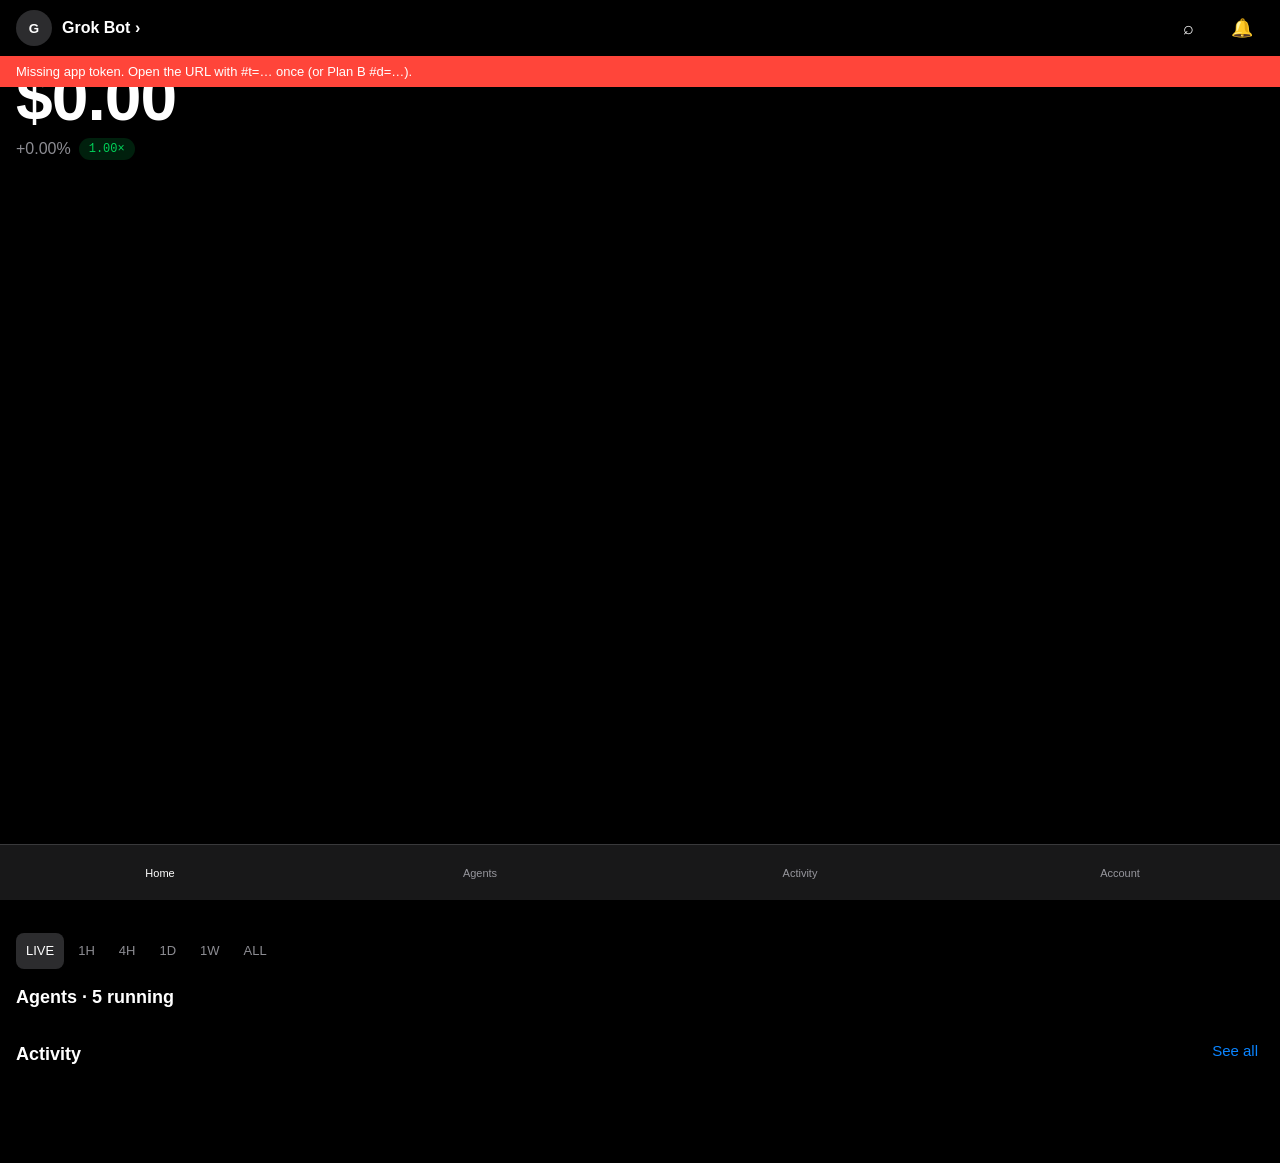
==== index.html @ e9c3bede "Initial static desk app for GitHub Pages (Plan B)" ====
<!doctype html>
<html lang="en">
<head>
  <meta charset="utf-8"/>
  <meta name="viewport" content="width=device-width, initial-scale=1, viewport-fit=cover"/>
  <meta name="apple-mobile-web-app-capable" content="yes"/>
  <meta name="apple-mobile-web-app-status-bar-style" content="black-translucent"/>
  <meta name="theme-color" content="#000000"/>
  <link rel="manifest" href="manifest.json"/>
  <link rel="apple-touch-icon" href="icons/icon-180.png"/>
  <title>Grok Bot Desk</title>
  <link rel="stylesheet" href="app.css"/>
</head>
<body>
  <div id="err" class="err hidden"></div>
  <header class="navbar">
    <button id="avatar" class="avatar" aria-label="Account">G</button>
    <div class="nav-title">Grok Bot ›</div>
    <button id="searchBtn" class="icon-btn" aria-label="Search">⌕</button>
    <button id="bellBtn" class="icon-btn" aria-label="Alerts"><span class="bell">🔔</span><span id="bellDot" class="dot hidden"></span></button>
  </header>

  <main id="screens">
    <!-- HOME -->
    <section id="home" class="screen active">
      <div class="balance-row">
        <div id="balance" class="balance odometer">$0.00</div>
        <span id="paperPill" class="pill paper">PAPER</span>
      </div>
      <div class="subrow">
        <span id="todayPct" class="today">+0.00%</span>
        <span id="mult" class="pill green">1.00×</span>
      </div>
      <canvas id="homeChart" class="home-chart" height="180"></canvas>
      <div class="range-switch" id="rangeSwitch">
        <button data-r="LIVE" class="on">LIVE</button>
        <button data-r="1H">1H</button>
        <button data-r="4H">4H</button>
        <button data-r="1D">1D</button>
        <button data-r="1W">1W</button>
        <button data-r="ALL">ALL</button>
      </div>
      <h2 class="section">Agents · <span id="agentsRunning">5</span> running</h2>
      <div id="agentCarousel" class="carousel"></div>
      <div class="section-row"><h2 class="section">Activity</h2><button id="seeAll" class="link">See all</button></div>
      <div id="homeActivity" class="list"></div>
    </section>

    <!-- AGENTS -->
    <section id="agents" class="screen">
      <h1 class="page-title">Agents</h1>
      <div id="agentsList" class="stack"></div>
    </section>

    <!-- ACTIVITY -->
    <section id="activity" class="screen">
      <h1 class="page-title">Activity</h1>
      <div id="activityList" class="list"></div>
    </section>

    <!-- ACCOUNT -->
    <section id="account" class="screen">
      <h1 class="page-title">Account</h1>
      <div class="card">
        <div class="row"><span>Mode</span>
          <div class="seg">
            <button id="modePaper" class="on">PAPER</button>
            <button id="modeLive">LIVE</button>
          </div>
        </div>
        <label class="row">Stack <input id="stackInput" type="number" step="1"/></label>
        <a id="profileLink" class="row linkrow" target="_blank" rel="noopener">Your FOMO profile</a>
        <button id="inviteBtn" class="row linkrow">Invite a friend</button>
        <div class="row"><span>Telegram</span><span id="tgStatus">—</span></div>
        <button id="testPush" class="btn">Send test push</button>
        <button id="enablePush" class="btn secondary hidden">Enable notifications</button>
      </div>
      <h2 class="section">Settings</h2>
      <div id="settingsList" class="stack"></div>
    </section>

    <!-- AUDITOR DETAIL -->
    <section id="auditorScreen" class="screen">
      <button class="back" data-back>‹ Back</button>
      <h1 class="page-title" id="auditTitle">Auditor</h1>
      <div id="auditDiscs" class="discs"></div>
      <div id="auditLayers" class="list"></div>
      <a id="auditFomo" class="btn primary" target="_blank" rel="noopener">Open on FOMO</a>
    </section>

    <!-- COIN -->
    <section id="coinScreen" class="screen">
      <button class="back" data-back>‹ Back</button>
      <div class="coin-head">
        <div>
          <h1 class="page-title" id="coinName">Coin</h1>
          <div id="coinMeta" class="muted"></div>
        </div>
        <span id="coinPaper" class="pill paper">PAPER</span>
        <span id="shield" class="pill cyan">8/8</span>
      </div>
      <div id="coinPrice" class="balance">$0</div>
      <div id="coinSince" class="muted"></div>
      <canvas id="coinChart" height="220"></canvas>
      <div id="coinStats" class="stats"></div>
      <div id="posCard" class="card hidden"></div>
      <a id="coinFomo" class="btn primary" target="_blank" rel="noopener">Buy on FOMO</a>
    </section>
  </main>

  <nav class="tabbar">
    <button data-tab="home" class="on">Home</button>
    <button data-tab="agents">Agents</button>
    <button data-tab="activity">Activity</button>
    <button data-tab="account">Account</button>
  </nav>

  <script src="chart.js"></script>
  <script src="app.js"></script>
</body>
</html>
---- app.css ----
:root {
  --bg:#000; --text:#fff; --sec:rgba(235,235,245,.6); --ter:rgba(235,235,245,.3);
  --sep:rgba(84,84,88,.55); --card:#1c1c1e; --card2:#2c2c2e;
  --green:#00d35a; --red:#ff453a; --orange:#ff9f0a; --cyan:#64d2ff;
  --blue:#0a84ff; --yellow:#ffd60a; --pink:#ff6b9a;
  --safe-top: env(safe-area-inset-top, 0px);
  --safe-bot: env(safe-area-inset-bottom, 0px);
}
* { box-sizing:border-box; -webkit-tap-highlight-color:transparent; }
html,body { margin:0; background:var(--bg); color:var(--text);
  font-family:-apple-system,BlinkMacSystemFont,"SF Pro Text","Segoe UI",Roboto,sans-serif;
  min-height:100%; }
body { padding-top:calc(56px + var(--safe-top)); padding-bottom:calc(64px + var(--safe-bot)); }
.navbar { position:fixed; top:0; left:0; right:0; height:calc(56px + var(--safe-top));
  padding:var(--safe-top) 16px 0; display:flex; align-items:center; gap:10px;
  background:rgba(0,0,0,.82); backdrop-filter:blur(16px); z-index:20; }
.avatar { width:36px; height:36px; border-radius:50%; background:var(--card2); border:0; color:#fff; font-weight:600; }
.nav-title { flex:1; font-weight:600; }
.icon-btn { min-width:44px; min-height:44px; background:transparent; border:0; color:#fff; font-size:18px; position:relative; }
.dot { position:absolute; top:10px; right:10px; width:8px; height:8px; background:var(--green); border-radius:50%; }
.err { position:fixed; top:calc(56px + var(--safe-top)); left:0; right:0; background:var(--red); color:#fff;
  padding:8px 16px; font-size:13px; z-index:30; }
.hidden { display:none !important; }
.screen { display:none; padding:0 16px 24px; }
.screen.active { display:block; }
.balance { font-family:"SF Pro Display",-apple-system,sans-serif; font-size:66px; font-weight:700;
  letter-spacing:-1px; font-variant-numeric:tabular-nums; line-height:1; }
.balance-row { display:flex; align-items:flex-start; gap:10px; margin-top:8px; }
.subrow { display:flex; gap:8px; align-items:center; margin:8px 0 12px; color:var(--sec); }
.today { font-variant-numeric:tabular-nums; }
.pill { display:inline-flex; align-items:center; padding:4px 10px; border-radius:999px; font-size:12px;
  font-family:ui-monospace,SFMono-Regular,Menlo,monospace; }
.pill.paper { background:rgba(255,159,10,.18); color:var(--orange); }
.pill.green { background:rgba(0,211,90,.15); color:var(--green); }
.pill.cyan { background:rgba(100,210,255,.15); color:var(--cyan); }
.home-chart, #coinChart { width:100%; background:transparent; }
.range-switch { display:flex; gap:4px; margin:8px 0 16px; }
.range-switch button, .seg button { min-height:36px; padding:0 10px; border:0; border-radius:8px;
  background:transparent; color:var(--sec); font-size:13px; }
.range-switch button.on, .seg button.on { background:var(--card2); color:#fff; }
.section { font-size:18px; font-weight:600; margin:18px 0 10px; }
.section-row { display:flex; justify-content:space-between; align-items:center; }
.link { background:0; border:0; color:var(--blue); font-size:15px; min-height:44px; }
.carousel { display:flex; gap:12px; overflow-x:auto; scroll-snap-type:x mandatory; padding-bottom:8px; }
.agent-card { flex:0 0 calc(100vw - 32px); max-width:504px; aspect-ratio:504/470;
  background:var(--card); border-radius:calc(42 * (100vw - 32px) / 504); scroll-snap-align:start;
  padding:18px; display:flex; flex-direction:column; gap:8px; }
.agent-card h3 { margin:0; font-size:20px; }
.agent-card .muted { color:var(--sec); font-size:13px; }
.feed-row { display:flex; justify-content:space-between; font-size:13px; padding:6px 0; border-top:1px solid var(--sep); }
.feed-row.killed { color:var(--ter); text-decoration:line-through; }
.feed-row .reason { color:var(--red); text-decoration:none; }
.list .row, .card .row, .linkrow { display:flex; justify-content:space-between; align-items:center;
  min-height:52px; padding:10px 0; border-bottom:1px solid var(--sep); gap:12px; }
.list .row .left { display:flex; flex-direction:column; }
.list .row .title { font-weight:560; }
.list .row .sub { color:var(--sec); font-size:13px; }
.list .row .val { font-variant-numeric:tabular-nums; white-space:nowrap; }
.tabbar { position:fixed; left:0; right:0; bottom:0; height:calc(56px + var(--safe-bot));
  padding-bottom:var(--safe-bot); display:flex; background:rgba(28,28,30,.86); backdrop-filter:blur(20px);
  border-top:1px solid var(--sep); z-index:20; }
.tabbar button { flex:1; border:0; background:0; color:var(--sec); font-size:11px; min-height:44px; }
.tabbar button.on { color:#fff; }
.page-title { font-size:28px; margin:8px 0 16px; }
.card { background:var(--card); border-radius:14px; padding:4px 14px 14px; margin-bottom:16px; }
.stack { display:flex; flex-direction:column; gap:12px; }
.full-card { background:var(--card); border-radius:16px; padding:16px; }
.full-card .top { display:flex; justify-content:space-between; align-items:center; }
.status-dot { width:8px; height:8px; border-radius:50%; background:var(--green); display:inline-block; }
.status-dot.off { background:var(--ter); }
.switch { width:51px; height:31px; border-radius:16px; background:var(--card2); border:0; position:relative; }
.switch.on { background:var(--green); }
.switch::after { content:""; position:absolute; top:2px; left:2px; width:27px; height:27px; border-radius:50%; background:#fff; transition:.2s; }
.switch.on::after { left:22px; }
.btn, .btn.primary { display:block; width:100%; text-align:center; text-decoration:none; color:#000;
  background:#fff; border:0; border-radius:12px; min-height:48px; line-height:48px; font-weight:600; margin-top:16px; }
.btn.secondary { background:var(--card2); color:#fff; }
.back { background:0; border:0; color:var(--blue); font-size:17px; min-height:44px; padding:0; }
.discs { display:flex; flex-direction:column; gap:8px; margin:12px 0; }
.disc { height:44px; border-radius:22px; background:var(--card2); display:flex; align-items:center; padding:0 14px;
  justify-content:space-between; color:var(--sec); }
.disc.on { outline:2px solid var(--cyan); color:#fff; }
.disc.ok { background:rgba(0,211,90,.15); color:var(--green); }
.disc.bad { background:rgba(255,69,58,.15); color:var(--red); }
.disc.grey { opacity:.45; }
.muted { color:var(--sec); font-size:13px; }
.stats { display:grid; grid-template-columns:1fr 1fr; gap:10px; margin:12px 0; }
.stats div { background:var(--card); border-radius:12px; padding:12px; }
.stats .k { color:var(--sec); font-size:12px; }
.stats .v { font-variant-numeric:tabular-nums; font-size:17px; margin-top:4px; }
input[type=number], input[type=text] { background:var(--card2); border:0; color:#fff; border-radius:8px;
  padding:8px 10px; min-height:36px; width:120px; font-variant-numeric:tabular-nums; }
.setting { background:var(--card); border-radius:12px; padding:12px 14px; }
.setting label { display:flex; justify-content:space-between; align-items:center; gap:8px; font-size:14px; }
.skeleton { background:var(--card); border-radius:12px; height:64px; animation:pulse 1.2s ease-in-out infinite; opacity:.7; }
@keyframes pulse { 0%,100%{opacity:.5} 50%{opacity:1} }
@media (prefers-reduced-motion:reduce){ *{animation:none!important; transition:none!important;} }
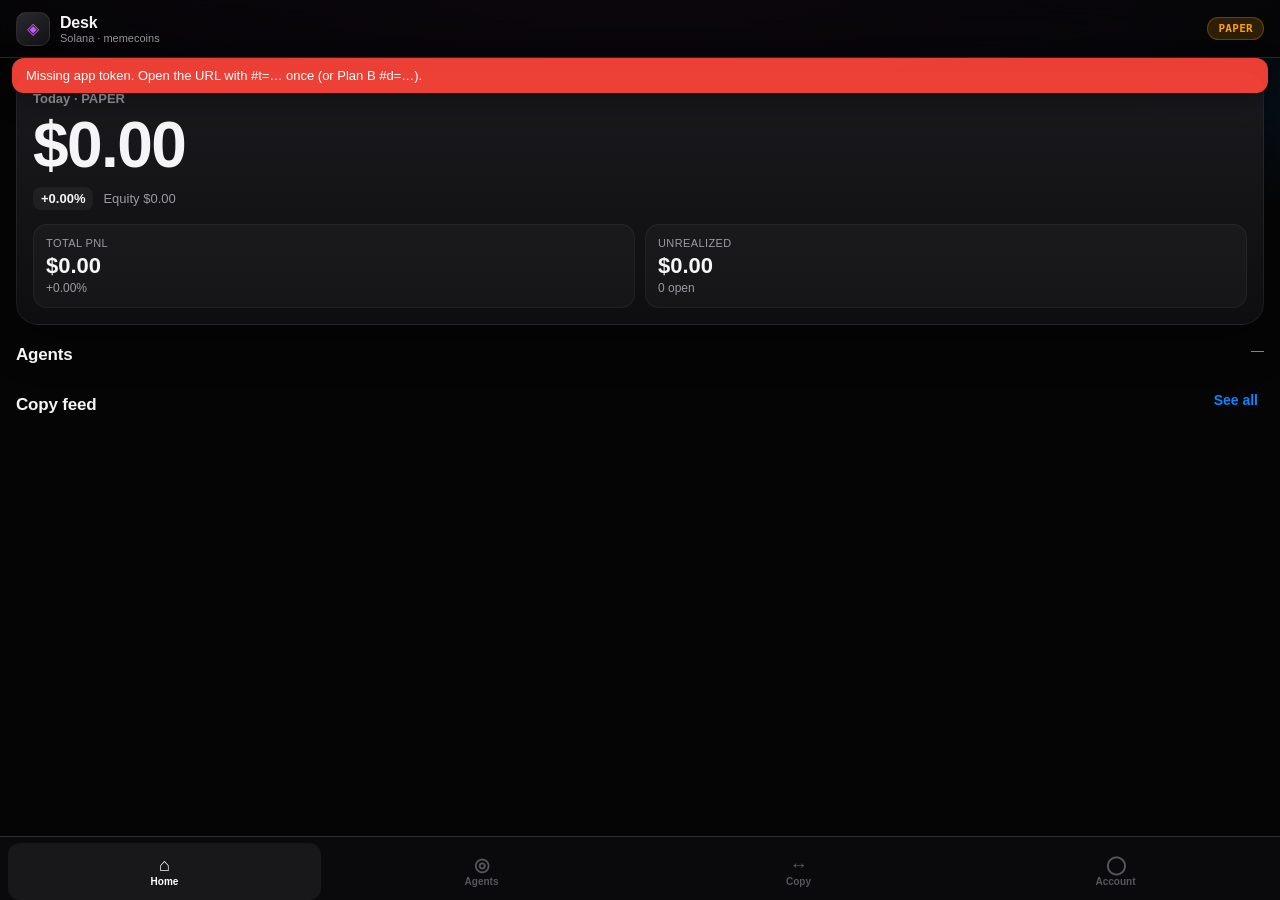
==== commit b8c1409c: "Redesign PAPER desk PWA for iPhone Big live PnL, agent heartbeats, copy-trade feed with group-buy hi" ====
--- a/index.html
+++ b/index.html
@@ -2,90 +2,95 @@
 <html lang="en">
 <head>
   <meta charset="utf-8"/>
-  <meta name="viewport" content="width=device-width, initial-scale=1, viewport-fit=cover"/>
+  <meta name="viewport" content="width=device-width, initial-scale=1, viewport-fit=cover, maximum-scale=1"/>
   <meta name="apple-mobile-web-app-capable" content="yes"/>
   <meta name="apple-mobile-web-app-status-bar-style" content="black-translucent"/>
-  <meta name="theme-color" content="#000000"/>
+  <meta name="theme-color" content="#050505"/>
   <link rel="manifest" href="manifest.json"/>
   <link rel="apple-touch-icon" href="icons/icon-180.png"/>
-  <title>Grok Bot Desk</title>
+  <title>Desk · PAPER</title>
   <link rel="stylesheet" href="app.css"/>
 </head>
 <body>
-  <div id="err" class="err hidden"></div>
-  <header class="navbar">
-    <button id="avatar" class="avatar" aria-label="Account">G</button>
-    <div class="nav-title">Grok Bot ›</div>
-    <button id="searchBtn" class="icon-btn" aria-label="Search">⌕</button>
-    <button id="bellBtn" class="icon-btn" aria-label="Alerts"><span class="bell">🔔</span><span id="bellDot" class="dot hidden"></span></button>
+  <div id="err" class="err hidden" role="status"></div>
+
+  <header class="topbar">
+    <div class="brand">
+      <span class="brand-mark">◈</span>
+      <div>
+        <div class="brand-title">Desk</div>
+        <div class="brand-sub">Solana · memecoins</div>
+      </div>
+    </div>
+    <span id="paperPill" class="pill paper">PAPER</span>
   </header>
 
   <main id="screens">
     <!-- HOME -->
     <section id="home" class="screen active">
-      <div class="balance-row">
-        <div id="balance" class="balance odometer">$0.00</div>
-        <span id="paperPill" class="pill paper">PAPER</span>
+      <div class="pnl-hero">
+        <div class="pnl-label">Today · PAPER</div>
+        <div id="pnlToday" class="pnl-big">$0.00</div>
+        <div class="pnl-meta">
+          <span id="todayPct" class="chip">+0.00%</span>
+          <span id="equityLine" class="muted">Equity $0.00</span>
+        </div>
+        <div class="pnl-split">
+          <div class="pnl-tile">
+            <div class="k">Total PnL</div>
+            <div id="pnlTotal" class="v">$0.00</div>
+            <div id="totalPct" class="s">+0.00%</div>
+          </div>
+          <div class="pnl-tile">
+            <div class="k">Unrealized</div>
+            <div id="pnlUnreal" class="v">$0.00</div>
+            <div id="openCount" class="s">0 open</div>
+          </div>
+        </div>
       </div>
-      <div class="subrow">
-        <span id="todayPct" class="today">+0.00%</span>
-        <span id="mult" class="pill green">1.00×</span>
+
+      <div class="section-row">
+        <h2 class="section">Agents</h2>
+        <span id="agentsLive" class="muted">—</span>
       </div>
-      <canvas id="homeChart" class="home-chart" height="180"></canvas>
-      <div class="range-switch" id="rangeSwitch">
-        <button data-r="LIVE" class="on">LIVE</button>
-        <button data-r="1H">1H</button>
-        <button data-r="4H">4H</button>
-        <button data-r="1D">1D</button>
-        <button data-r="1W">1W</button>
-        <button data-r="ALL">ALL</button>
+      <div id="agentStrip" class="agent-strip"></div>
+
+      <div class="section-row">
+        <h2 class="section">Copy feed</h2>
+        <button id="seeCopy" class="link">See all</button>
       </div>
-      <h2 class="section">Agents · <span id="agentsRunning">5</span> running</h2>
-      <div id="agentCarousel" class="carousel"></div>
-      <div class="section-row"><h2 class="section">Activity</h2><button id="seeAll" class="link">See all</button></div>
-      <div id="homeActivity" class="list"></div>
+      <div id="homeCopy" class="feed"></div>
     </section>
 
     <!-- AGENTS -->
     <section id="agents" class="screen">
       <h1 class="page-title">Agents</h1>
+      <p class="lede">Scanner · Auditor · Analyst · Executor · Risk · Copy — PAPER only.</p>
       <div id="agentsList" class="stack"></div>
     </section>
 
-    <!-- ACTIVITY -->
-    <section id="activity" class="screen">
-      <h1 class="page-title">Activity</h1>
-      <div id="activityList" class="list"></div>
+    <!-- COPY / ACTIVITY -->
+    <section id="copy" class="screen">
+      <h1 class="page-title">Copy</h1>
+      <p class="lede">Followed traders · PAPER entries · group-buy alerts highlighted.</p>
+      <div id="copyRules" class="rules-bar"></div>
+      <div id="copyFeed" class="feed"></div>
     </section>
 
     <!-- ACCOUNT -->
     <section id="account" class="screen">
       <h1 class="page-title">Account</h1>
-      <div class="card">
-        <div class="row"><span>Mode</span>
-          <div class="seg">
-            <button id="modePaper" class="on">PAPER</button>
-            <button id="modeLive">LIVE</button>
-          </div>
-        </div>
-        <label class="row">Stack <input id="stackInput" type="number" step="1"/></label>
+      <div class="card glass">
+        <div class="row"><span>Mode</span><span class="pill paper">PAPER</span></div>
+        <div class="row"><span>Stack</span><span id="stackVal" class="mono">$200</span></div>
+        <div class="row"><span>Equity</span><span id="accEquity" class="mono">$0</span></div>
         <a id="profileLink" class="row linkrow" target="_blank" rel="noopener">Your FOMO profile</a>
         <button id="inviteBtn" class="row linkrow">Invite a friend</button>
         <div class="row"><span>Telegram</span><span id="tgStatus">—</span></div>
-        <button id="testPush" class="btn">Send test push</button>
-        <button id="enablePush" class="btn secondary hidden">Enable notifications</button>
       </div>
+      <p id="planBNote" class="muted note">Settings via Telegram on Plan B. Desk never places orders — FOMO taps only.</p>
       <h2 class="section">Settings</h2>
       <div id="settingsList" class="stack"></div>
-    </section>
-
-    <!-- AUDITOR DETAIL -->
-    <section id="auditorScreen" class="screen">
-      <button class="back" data-back>‹ Back</button>
-      <h1 class="page-title" id="auditTitle">Auditor</h1>
-      <div id="auditDiscs" class="discs"></div>
-      <div id="auditLayers" class="list"></div>
-      <a id="auditFomo" class="btn primary" target="_blank" rel="noopener">Open on FOMO</a>
     </section>
 
     <!-- COIN -->
@@ -96,23 +101,29 @@
           <h1 class="page-title" id="coinName">Coin</h1>
           <div id="coinMeta" class="muted"></div>
         </div>
-        <span id="coinPaper" class="pill paper">PAPER</span>
-        <span id="shield" class="pill cyan">8/8</span>
+        <span class="pill paper">PAPER</span>
       </div>
-      <div id="coinPrice" class="balance">$0</div>
-      <div id="coinSince" class="muted"></div>
-      <canvas id="coinChart" height="220"></canvas>
+      <div id="coinPrice" class="pnl-mid">—</div>
+      <canvas id="coinChart" height="200"></canvas>
       <div id="coinStats" class="stats"></div>
-      <div id="posCard" class="card hidden"></div>
-      <a id="coinFomo" class="btn primary" target="_blank" rel="noopener">Buy on FOMO</a>
+      <div id="posCard" class="card glass hidden"></div>
+      <a id="coinFomo" class="btn fomo" target="_blank" rel="noopener">Open on FOMO</a>
+    </section>
+
+    <!-- AUDITOR -->
+    <section id="auditorScreen" class="screen">
+      <button class="back" data-back>‹ Back</button>
+      <h1 class="page-title" id="auditTitle">Auditor</h1>
+      <div id="auditDiscs" class="discs"></div>
+      <a id="auditFomo" class="btn fomo" target="_blank" rel="noopener">Open on FOMO</a>
     </section>
   </main>
 
-  <nav class="tabbar">
-    <button data-tab="home" class="on">Home</button>
-    <button data-tab="agents">Agents</button>
-    <button data-tab="activity">Activity</button>
-    <button data-tab="account">Account</button>
+  <nav class="tabbar" aria-label="Main">
+    <button data-tab="home" class="on"><span class="ti">⌂</span><span>Home</span></button>
+    <button data-tab="agents"><span class="ti">◎</span><span>Agents</span></button>
+    <button data-tab="copy"><span class="ti">↔</span><span>Copy</span></button>
+    <button data-tab="account"><span class="ti">◯</span><span>Account</span></button>
   </nav>
 
   <script src="chart.js"></script>
--- a/app.css
+++ b/app.css
@@ -1,97 +1,264 @@
 :root {
-  --bg:#000; --text:#fff; --sec:rgba(235,235,245,.6); --ter:rgba(235,235,245,.3);
-  --sep:rgba(84,84,88,.55); --card:#1c1c1e; --card2:#2c2c2e;
-  --green:#00d35a; --red:#ff453a; --orange:#ff9f0a; --cyan:#64d2ff;
-  --blue:#0a84ff; --yellow:#ffd60a; --pink:#ff6b9a;
+  --bg: #050505;
+  --bg2: #0c0c0e;
+  --text: #f5f5f7;
+  --sec: rgba(235,235,245,.62);
+  --ter: rgba(235,235,245,.34);
+  --sep: rgba(84,84,88,.45);
+  --card: #141416;
+  --card2: #1c1c1f;
+  --green: #30d158;
+  --red: #ff453a;
+  --orange: #ff9f0a;
+  --cyan: #64d2ff;
+  --blue: #0a84ff;
+  --purple: #bf5af2;
+  --pink: #ff6b9a;
   --safe-top: env(safe-area-inset-top, 0px);
   --safe-bot: env(safe-area-inset-bottom, 0px);
-}
-* { box-sizing:border-box; -webkit-tap-highlight-color:transparent; }
-html,body { margin:0; background:var(--bg); color:var(--text);
-  font-family:-apple-system,BlinkMacSystemFont,"SF Pro Text","Segoe UI",Roboto,sans-serif;
-  min-height:100%; }
-body { padding-top:calc(56px + var(--safe-top)); padding-bottom:calc(64px + var(--safe-bot)); }
-.navbar { position:fixed; top:0; left:0; right:0; height:calc(56px + var(--safe-top));
-  padding:var(--safe-top) 16px 0; display:flex; align-items:center; gap:10px;
-  background:rgba(0,0,0,.82); backdrop-filter:blur(16px); z-index:20; }
-.avatar { width:36px; height:36px; border-radius:50%; background:var(--card2); border:0; color:#fff; font-weight:600; }
-.nav-title { flex:1; font-weight:600; }
-.icon-btn { min-width:44px; min-height:44px; background:transparent; border:0; color:#fff; font-size:18px; position:relative; }
-.dot { position:absolute; top:10px; right:10px; width:8px; height:8px; background:var(--green); border-radius:50%; }
-.err { position:fixed; top:calc(56px + var(--safe-top)); left:0; right:0; background:var(--red); color:#fff;
-  padding:8px 16px; font-size:13px; z-index:30; }
-.hidden { display:none !important; }
-.screen { display:none; padding:0 16px 24px; }
-.screen.active { display:block; }
-.balance { font-family:"SF Pro Display",-apple-system,sans-serif; font-size:66px; font-weight:700;
-  letter-spacing:-1px; font-variant-numeric:tabular-nums; line-height:1; }
-.balance-row { display:flex; align-items:flex-start; gap:10px; margin-top:8px; }
-.subrow { display:flex; gap:8px; align-items:center; margin:8px 0 12px; color:var(--sec); }
-.today { font-variant-numeric:tabular-nums; }
-.pill { display:inline-flex; align-items:center; padding:4px 10px; border-radius:999px; font-size:12px;
-  font-family:ui-monospace,SFMono-Regular,Menlo,monospace; }
-.pill.paper { background:rgba(255,159,10,.18); color:var(--orange); }
-.pill.green { background:rgba(0,211,90,.15); color:var(--green); }
-.pill.cyan { background:rgba(100,210,255,.15); color:var(--cyan); }
-.home-chart, #coinChart { width:100%; background:transparent; }
-.range-switch { display:flex; gap:4px; margin:8px 0 16px; }
-.range-switch button, .seg button { min-height:36px; padding:0 10px; border:0; border-radius:8px;
-  background:transparent; color:var(--sec); font-size:13px; }
-.range-switch button.on, .seg button.on { background:var(--card2); color:#fff; }
-.section { font-size:18px; font-weight:600; margin:18px 0 10px; }
-.section-row { display:flex; justify-content:space-between; align-items:center; }
-.link { background:0; border:0; color:var(--blue); font-size:15px; min-height:44px; }
-.carousel { display:flex; gap:12px; overflow-x:auto; scroll-snap-type:x mandatory; padding-bottom:8px; }
-.agent-card { flex:0 0 calc(100vw - 32px); max-width:504px; aspect-ratio:504/470;
-  background:var(--card); border-radius:calc(42 * (100vw - 32px) / 504); scroll-snap-align:start;
-  padding:18px; display:flex; flex-direction:column; gap:8px; }
-.agent-card h3 { margin:0; font-size:20px; }
-.agent-card .muted { color:var(--sec); font-size:13px; }
-.feed-row { display:flex; justify-content:space-between; font-size:13px; padding:6px 0; border-top:1px solid var(--sep); }
-.feed-row.killed { color:var(--ter); text-decoration:line-through; }
-.feed-row .reason { color:var(--red); text-decoration:none; }
-.list .row, .card .row, .linkrow { display:flex; justify-content:space-between; align-items:center;
-  min-height:52px; padding:10px 0; border-bottom:1px solid var(--sep); gap:12px; }
-.list .row .left { display:flex; flex-direction:column; }
-.list .row .title { font-weight:560; }
-.list .row .sub { color:var(--sec); font-size:13px; }
-.list .row .val { font-variant-numeric:tabular-nums; white-space:nowrap; }
-.tabbar { position:fixed; left:0; right:0; bottom:0; height:calc(56px + var(--safe-bot));
-  padding-bottom:var(--safe-bot); display:flex; background:rgba(28,28,30,.86); backdrop-filter:blur(20px);
-  border-top:1px solid var(--sep); z-index:20; }
-.tabbar button { flex:1; border:0; background:0; color:var(--sec); font-size:11px; min-height:44px; }
-.tabbar button.on { color:#fff; }
-.page-title { font-size:28px; margin:8px 0 16px; }
-.card { background:var(--card); border-radius:14px; padding:4px 14px 14px; margin-bottom:16px; }
-.stack { display:flex; flex-direction:column; gap:12px; }
-.full-card { background:var(--card); border-radius:16px; padding:16px; }
-.full-card .top { display:flex; justify-content:space-between; align-items:center; }
-.status-dot { width:8px; height:8px; border-radius:50%; background:var(--green); display:inline-block; }
-.status-dot.off { background:var(--ter); }
-.switch { width:51px; height:31px; border-radius:16px; background:var(--card2); border:0; position:relative; }
-.switch.on { background:var(--green); }
-.switch::after { content:""; position:absolute; top:2px; left:2px; width:27px; height:27px; border-radius:50%; background:#fff; transition:.2s; }
-.switch.on::after { left:22px; }
-.btn, .btn.primary { display:block; width:100%; text-align:center; text-decoration:none; color:#000;
-  background:#fff; border:0; border-radius:12px; min-height:48px; line-height:48px; font-weight:600; margin-top:16px; }
-.btn.secondary { background:var(--card2); color:#fff; }
-.back { background:0; border:0; color:var(--blue); font-size:17px; min-height:44px; padding:0; }
-.discs { display:flex; flex-direction:column; gap:8px; margin:12px 0; }
-.disc { height:44px; border-radius:22px; background:var(--card2); display:flex; align-items:center; padding:0 14px;
-  justify-content:space-between; color:var(--sec); }
-.disc.on { outline:2px solid var(--cyan); color:#fff; }
-.disc.ok { background:rgba(0,211,90,.15); color:var(--green); }
-.disc.bad { background:rgba(255,69,58,.15); color:var(--red); }
-.disc.grey { opacity:.45; }
-.muted { color:var(--sec); font-size:13px; }
-.stats { display:grid; grid-template-columns:1fr 1fr; gap:10px; margin:12px 0; }
-.stats div { background:var(--card); border-radius:12px; padding:12px; }
-.stats .k { color:var(--sec); font-size:12px; }
-.stats .v { font-variant-numeric:tabular-nums; font-size:17px; margin-top:4px; }
-input[type=number], input[type=text] { background:var(--card2); border:0; color:#fff; border-radius:8px;
-  padding:8px 10px; min-height:36px; width:120px; font-variant-numeric:tabular-nums; }
-.setting { background:var(--card); border-radius:12px; padding:12px 14px; }
-.setting label { display:flex; justify-content:space-between; align-items:center; gap:8px; font-size:14px; }
-.skeleton { background:var(--card); border-radius:12px; height:64px; animation:pulse 1.2s ease-in-out infinite; opacity:.7; }
-@keyframes pulse { 0%,100%{opacity:.5} 50%{opacity:1} }
-@media (prefers-reduced-motion:reduce){ *{animation:none!important; transition:none!important;} }
+  --radius: 16px;
+  --ease: cubic-bezier(.22,.61,.36,1);
+}
+* { box-sizing: border-box; -webkit-tap-highlight-color: transparent; }
+html, body {
+  margin: 0; background: var(--bg); color: var(--text);
+  font-family: -apple-system, BlinkMacSystemFont, "SF Pro Text", "Segoe UI", Roboto, sans-serif;
+  min-height: 100%;
+  -webkit-font-smoothing: antialiased;
+}
+body {
+  padding-top: calc(58px + var(--safe-top));
+  padding-bottom: calc(72px + var(--safe-bot));
+  background:
+    radial-gradient(120% 60% at 50% -10%, rgba(191,90,242,.18), transparent 55%),
+    radial-gradient(80% 40% at 100% 20%, rgba(10,132,255,.08), transparent 50%),
+    var(--bg);
+}
+.topbar {
+  position: fixed; top: 0; left: 0; right: 0;
+  height: calc(58px + var(--safe-top));
+  padding: var(--safe-top) 16px 0;
+  display: flex; align-items: center; justify-content: space-between;
+  background: rgba(5,5,5,.72); backdrop-filter: blur(22px) saturate(140%);
+  border-bottom: 1px solid var(--sep); z-index: 30;
+}
+.brand { display: flex; align-items: center; gap: 10px; }
+.brand-mark {
+  width: 34px; height: 34px; border-radius: 10px;
+  display: grid; place-items: center;
+  background: linear-gradient(145deg, #2a2a2e, #121214);
+  border: 1px solid rgba(255,255,255,.08); color: var(--purple); font-size: 16px;
+}
+.brand-title { font-weight: 700; font-size: 16px; letter-spacing: -.2px; }
+.brand-sub { font-size: 11px; color: var(--sec); }
+.err {
+  position: fixed; top: calc(58px + var(--safe-top)); left: 12px; right: 12px;
+  background: rgba(255,69,58,.92); color: #fff; padding: 10px 14px;
+  border-radius: 12px; font-size: 13px; z-index: 40;
+  box-shadow: 0 8px 24px rgba(0,0,0,.35);
+}
+.hidden { display: none !important; }
+.screen { display: none; padding: 8px 16px 28px; animation: fade .28s var(--ease); }
+.screen.active { display: block; }
+@keyframes fade { from { opacity: 0; transform: translateY(6px);} to { opacity: 1; transform: none;} }
+
+.pill {
+  display: inline-flex; align-items: center; padding: 4px 10px; border-radius: 999px;
+  font-size: 11px; font-weight: 700; letter-spacing: .3px;
+  font-family: ui-monospace, SFMono-Regular, Menlo, monospace;
+}
+.pill.paper { background: rgba(255,159,10,.16); color: var(--orange); border: 1px solid rgba(255,159,10,.28); }
+.pill.live { background: rgba(48,209,88,.15); color: var(--green); }
+.pill.stale { background: rgba(255,69,58,.15); color: var(--red); }
+.pill.paused { background: rgba(84,84,88,.35); color: var(--sec); }
+
+.pnl-hero {
+  margin-top: 6px; padding: 18px 16px 16px;
+  border-radius: 22px;
+  background: linear-gradient(180deg, rgba(28,28,32,.95), rgba(14,14,16,.98));
+  border: 1px solid rgba(255,255,255,.06);
+  box-shadow: 0 18px 40px rgba(0,0,0,.35);
+}
+.pnl-label { color: var(--sec); font-size: 13px; font-weight: 600; }
+.pnl-big {
+  font-family: "SF Pro Display", -apple-system, sans-serif;
+  font-size: clamp(42px, 12vw, 64px); font-weight: 760;
+  letter-spacing: -1.6px; font-variant-numeric: tabular-nums;
+  line-height: 1.05; margin: 6px 0 8px;
+  transition: color .25s ease;
+}
+.pnl-big.pos, .v.pos, .chip.pos { color: var(--green); }
+.pnl-big.neg, .v.neg, .chip.neg { color: var(--red); }
+.pnl-meta { display: flex; align-items: center; gap: 10px; margin-bottom: 14px; }
+.chip {
+  font-variant-numeric: tabular-nums; font-weight: 700; font-size: 13px;
+  padding: 4px 8px; border-radius: 8px; background: rgba(255,255,255,.05);
+}
+.pnl-split { display: grid; grid-template-columns: 1fr 1fr; gap: 10px; }
+.pnl-tile {
+  background: rgba(255,255,255,.03); border: 1px solid rgba(255,255,255,.05);
+  border-radius: 14px; padding: 12px;
+}
+.pnl-tile .k { color: var(--sec); font-size: 11px; text-transform: uppercase; letter-spacing: .4px; }
+.pnl-tile .v { font-size: 22px; font-weight: 700; font-variant-numeric: tabular-nums; margin-top: 4px; }
+.pnl-tile .s { color: var(--sec); font-size: 12px; margin-top: 2px; font-variant-numeric: tabular-nums; }
+.pnl-mid { font-size: 36px; font-weight: 720; letter-spacing: -1px; font-variant-numeric: tabular-nums; }
+
+.section { font-size: 17px; font-weight: 700; margin: 20px 0 10px; letter-spacing: -.2px; }
+.section-row { display: flex; justify-content: space-between; align-items: center; }
+.link { background: 0; border: 0; color: var(--blue); font-size: 14px; min-height: 40px; font-weight: 600; }
+.lede { color: var(--sec); font-size: 14px; margin: -6px 0 14px; line-height: 1.4; }
+.page-title { font-size: 30px; font-weight: 760; letter-spacing: -.6px; margin: 6px 0 10px; }
+.muted { color: var(--sec); font-size: 13px; }
+.note { padding: 4px 2px 12px; line-height: 1.45; }
+.mono { font-variant-numeric: tabular-nums; font-family: ui-monospace, SFMono-Regular, Menlo, monospace; }
+
+.agent-strip {
+  display: grid; grid-template-columns: repeat(3, minmax(0,1fr)); gap: 8px;
+}
+.agent-chip {
+  background: var(--card); border: 1px solid rgba(255,255,255,.05);
+  border-radius: 14px; padding: 10px 10px 12px; min-height: 78px;
+  display: flex; flex-direction: column; gap: 6px;
+  transition: transform .2s var(--ease), border-color .2s;
+}
+.agent-chip:active { transform: scale(.98); }
+.agent-chip .name { font-size: 12px; font-weight: 700; text-transform: capitalize; }
+.agent-chip .hb { font-size: 11px; color: var(--sec); display: flex; align-items: center; gap: 6px; }
+.hb-dot { width: 7px; height: 7px; border-radius: 50%; background: var(--ter); flex: 0 0 auto; }
+.hb-dot.live { background: var(--green); box-shadow: 0 0 0 3px rgba(48,209,88,.18); }
+.hb-dot.stale { background: var(--red); }
+.hb-dot.paused { background: var(--orange); }
+.agent-chip .meta { font-size: 11px; color: var(--ter); line-height: 1.25; }
+
+.feed { display: flex; flex-direction: column; gap: 8px; }
+.feed-item {
+  background: var(--card); border: 1px solid rgba(255,255,255,.05);
+  border-radius: 16px; padding: 12px 12px 12px 14px;
+  display: grid; grid-template-columns: 1fr auto; gap: 8px 12px;
+  position: relative; overflow: hidden;
+}
+.feed-item.group {
+  border-color: rgba(255,159,10,.45);
+  background: linear-gradient(135deg, rgba(255,159,10,.14), rgba(20,20,22,.95) 55%);
+}
+.feed-item.group::before {
+  content: "GROUP BUY"; position: absolute; top: 8px; right: 10px;
+  font-size: 9px; font-weight: 800; letter-spacing: .6px; color: var(--orange);
+}
+.feed-item .title { font-weight: 700; font-size: 15px; }
+.feed-item .sub { color: var(--sec); font-size: 12px; margin-top: 2px; }
+.feed-item .side {
+  text-align: right; display: flex; flex-direction: column; align-items: flex-end; gap: 4px;
+}
+.badge {
+  font-size: 10px; font-weight: 800; letter-spacing: .4px; padding: 3px 7px; border-radius: 6px;
+  text-transform: uppercase;
+}
+.badge.buy { background: rgba(48,209,88,.15); color: var(--green); }
+.badge.sell { background: rgba(255,69,58,.15); color: var(--red); }
+.badge.skip, .badge.ignored, .badge.alert { background: rgba(84,84,88,.35); color: var(--sec); }
+.feed-item .pnl { font-variant-numeric: tabular-nums; font-weight: 700; font-size: 14px; }
+.feed-item .fomo-mini {
+  grid-column: 1 / -1; display: block; text-align: center; text-decoration: none;
+  color: #000; background: #fff; border-radius: 10px; min-height: 40px; line-height: 40px;
+  font-weight: 700; font-size: 13px; margin-top: 2px;
+}
+.feed-empty {
+  text-align: center; color: var(--sec); padding: 28px 12px;
+  background: var(--card); border-radius: 16px; border: 1px dashed var(--sep);
+}
+
+.tabbar {
+  position: fixed; left: 0; right: 0; bottom: 0;
+  height: calc(64px + var(--safe-bot)); padding: 6px 8px var(--safe-bot);
+  display: flex; gap: 4px;
+  background: rgba(12,12,14,.88); backdrop-filter: blur(24px) saturate(160%);
+  border-top: 1px solid var(--sep); z-index: 30;
+}
+.tabbar button {
+  flex: 1; border: 0; background: transparent; color: var(--ter);
+  font-size: 10px; font-weight: 600; min-height: 48px;
+  display: flex; flex-direction: column; align-items: center; justify-content: center; gap: 2px;
+  border-radius: 12px; transition: color .2s, background .2s;
+}
+.tabbar button .ti { font-size: 18px; line-height: 1; }
+.tabbar button.on { color: #fff; background: rgba(255,255,255,.06); }
+
+.card, .glass {
+  background: rgba(20,20,22,.92); border-radius: var(--radius);
+  padding: 4px 14px 8px; margin-bottom: 14px;
+  border: 1px solid rgba(255,255,255,.05);
+}
+.row, .linkrow {
+  display: flex; justify-content: space-between; align-items: center;
+  min-height: 52px; padding: 10px 0; border-bottom: 1px solid var(--sep); gap: 12px;
+  color: inherit; text-decoration: none; background: 0; border-left: 0; border-right: 0; border-top: 0;
+  width: 100%; font-size: 15px;
+}
+.row:last-child, .linkrow:last-child { border-bottom: 0; }
+.linkrow { color: var(--blue); font-weight: 600; cursor: pointer; }
+
+.stack { display: flex; flex-direction: column; gap: 10px; }
+.full-card {
+  background: var(--card); border-radius: 16px; padding: 14px;
+  border: 1px solid rgba(255,255,255,.05);
+}
+.full-card .top { display: flex; justify-content: space-between; align-items: center; gap: 8px; }
+.status-dot { width: 8px; height: 8px; border-radius: 50%; background: var(--green); display: inline-block; }
+.status-dot.off { background: var(--ter); }
+.status-dot.stale { background: var(--red); }
+.switch {
+  width: 51px; height: 31px; border-radius: 16px; background: var(--card2); border: 0; position: relative;
+}
+.switch.on { background: var(--green); }
+.switch::after {
+  content: ""; position: absolute; top: 2px; left: 2px; width: 27px; height: 27px;
+  border-radius: 50%; background: #fff; transition: .2s var(--ease);
+}
+.switch.on::after { left: 22px; }
+
+.btn, .btn.fomo {
+  display: block; width: 100%; text-align: center; text-decoration: none; color: #000;
+  background: #fff; border: 0; border-radius: 14px; min-height: 50px; line-height: 50px;
+  font-weight: 760; margin-top: 14px; font-size: 16px;
+  box-shadow: 0 10px 30px rgba(255,255,255,.08);
+}
+.btn.fomo { background: linear-gradient(180deg, #fff, #e8e8ed); }
+.back { background: 0; border: 0; color: var(--blue); font-size: 17px; min-height: 44px; padding: 0; font-weight: 600; }
+
+.discs { display: flex; flex-direction: column; gap: 8px; margin: 12px 0; }
+.disc {
+  height: 44px; border-radius: 22px; background: var(--card2);
+  display: flex; align-items: center; padding: 0 14px; justify-content: space-between; color: var(--sec);
+}
+.disc.ok { background: rgba(48,209,88,.15); color: var(--green); }
+.disc.bad { background: rgba(255,69,58,.15); color: var(--red); }
+.disc.grey { opacity: .45; }
+
+.stats { display: grid; grid-template-columns: 1fr 1fr; gap: 10px; margin: 12px 0; }
+.stats div { background: var(--card); border-radius: 12px; padding: 12px; border: 1px solid rgba(255,255,255,.04); }
+.stats .k { color: var(--sec); font-size: 12px; }
+.stats .v { font-variant-numeric: tabular-nums; font-size: 17px; margin-top: 4px; font-weight: 650; }
+
+.rules-bar {
+  display: flex; flex-wrap: wrap; gap: 6px; margin-bottom: 12px;
+}
+.rules-bar .pill { background: rgba(255,255,255,.05); color: var(--sec); border: 1px solid var(--sep); }
+
+.setting {
+  background: var(--card); border-radius: 12px; padding: 12px 14px;
+  border: 1px solid rgba(255,255,255,.04);
+}
+.setting label { display: flex; justify-content: space-between; align-items: center; gap: 8px; font-size: 13px; }
+input[type=number], input[type=text] {
+  background: var(--card2); border: 0; color: #fff; border-radius: 8px;
+  padding: 8px 10px; min-height: 36px; width: 120px; font-variant-numeric: tabular-nums;
+}
+
+.coin-head { display: flex; justify-content: space-between; align-items: flex-start; gap: 10px; }
+#coinChart { width: 100%; margin: 8px 0; }
+
+@media (prefers-reduced-motion: reduce) {
+  * { animation: none !important; transition: none !important; }
+}
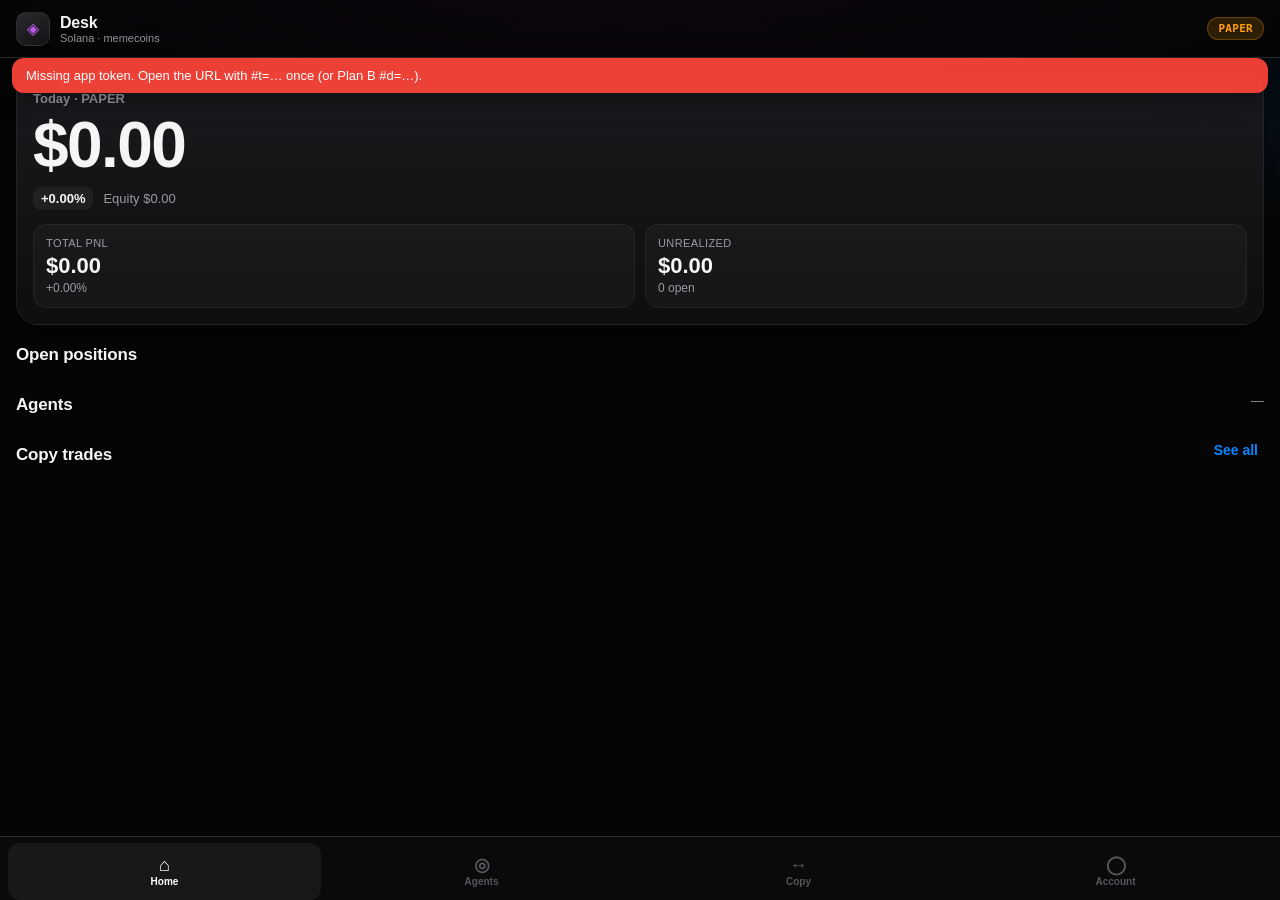
==== commit 30598490: "Show open positions with per-coin PnL on Home and Copy. Home now lists each open PAPER position with" ====
--- a/index.html
+++ b/index.html
@@ -9,7 +9,7 @@
   <link rel="manifest" href="manifest.json"/>
   <link rel="apple-touch-icon" href="icons/icon-180.png"/>
   <title>Desk · PAPER</title>
-  <link rel="stylesheet" href="app.css"/>
+  <link rel="stylesheet" href="app.css?v=20261110b"/>
 </head>
 <body>
   <div id="err" class="err hidden" role="status"></div>
@@ -50,13 +50,26 @@
       </div>
 
       <div class="section-row">
+        <h2 class="section">Open positions</h2>
+        <span id="posSummary" class="muted"></span>
+      </div>
+      <div id="homePositions" class="feed"></div>
+
+      <div id="closedWrap" class="hidden">
+        <div class="section-row">
+          <h2 class="section">Closed today</h2>
+        </div>
+        <div id="homeClosed" class="feed"></div>
+      </div>
+
+      <div class="section-row">
         <h2 class="section">Agents</h2>
         <span id="agentsLive" class="muted">—</span>
       </div>
       <div id="agentStrip" class="agent-strip"></div>
 
       <div class="section-row">
-        <h2 class="section">Copy feed</h2>
+        <h2 class="section">Copy trades</h2>
         <button id="seeCopy" class="link">See all</button>
       </div>
       <div id="homeCopy" class="feed"></div>
@@ -126,7 +139,7 @@
     <button data-tab="account"><span class="ti">◯</span><span>Account</span></button>
   </nav>
 
-  <script src="chart.js"></script>
-  <script src="app.js"></script>
+  <script src="chart.js?v=20261110b"></script>
+  <script src="app.js?v=20261110b"></script>
 </body>
 </html>
--- a/app.css
+++ b/app.css
@@ -60,6 +60,12 @@
 .hidden { display: none !important; }
 .screen { display: none; padding: 8px 16px 28px; animation: fade .28s var(--ease); }
 .screen.active { display: block; }
+#settingsList { max-height: none; }
+.setting input { max-width: 46vw; }
+/* keep interactive chrome above long lists */
+.tabbar, .topbar { pointer-events: auto; }
+.tabbar { z-index: 50; }
+.topbar { z-index: 50; }
 @keyframes fade { from { opacity: 0; transform: translateY(6px);} to { opacity: 1; transform: none;} }
 
 .pill {
@@ -262,3 +268,9 @@
 @media (prefers-reduced-motion: reduce) {
   * { animation: none !important; transition: none !important; }
 }
+
+.feed-item.pos-item { border-left: 3px solid rgba(255,255,255,.12); }
+.feed-item.pos-item.win { border-left-color: var(--green); }
+.feed-item.pos-item.lose { border-left-color: var(--red); }
+.feed-item .pnl .pct { font-size: 12px; font-weight: 650; margin-top: 1px; }
+.feed-item .pnl.stale { color: var(--sec); font-weight: 650; font-size: 12px; }
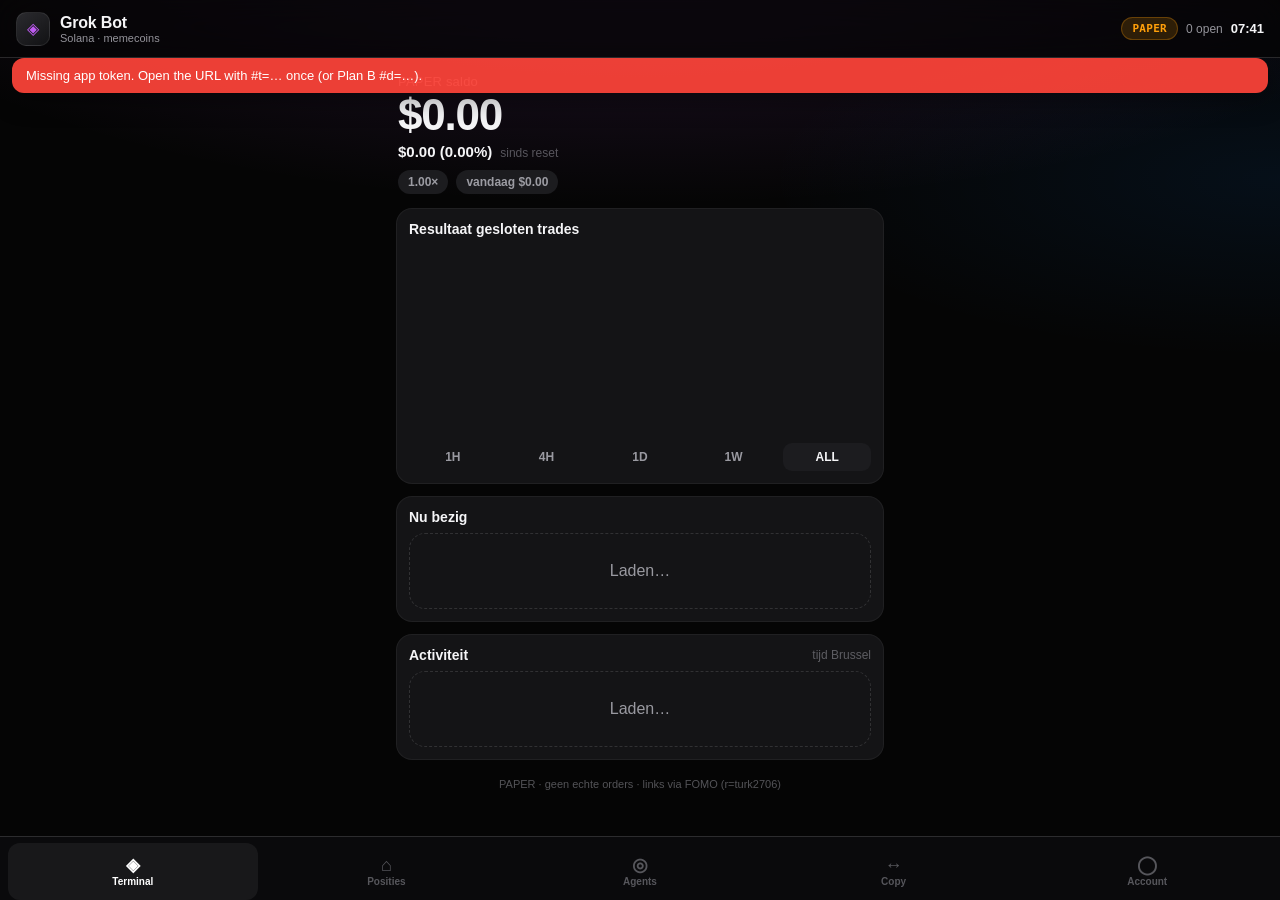
==== commit c5b03809: "app: iPhone-first Terminal view (balance, equity chart with trade markers, Nu bezig, activity feed)" ====
--- a/index.html
+++ b/index.html
@@ -1,5 +1,5 @@
 <!doctype html>
-<html lang="en">
+<html lang="nl">
 <head>
   <meta charset="utf-8"/>
   <meta name="viewport" content="width=device-width, initial-scale=1, viewport-fit=cover, maximum-scale=1"/>
@@ -8,8 +8,9 @@
   <meta name="theme-color" content="#050505"/>
   <link rel="manifest" href="manifest.json"/>
   <link rel="apple-touch-icon" href="icons/icon-180.png"/>
-  <title>Desk · PAPER</title>
-  <link rel="stylesheet" href="app.css?v=20261110b"/>
+  <title>Grok Bot · PAPER</title>
+  <link rel="stylesheet" href="app.css?v=20261118a"/>
+  <link rel="stylesheet" href="terminal.css?v=20261118a"/>
 </head>
 <body>
   <div id="err" class="err hidden" role="status"></div>
@@ -18,16 +19,52 @@
     <div class="brand">
       <span class="brand-mark">◈</span>
       <div>
-        <div class="brand-title">Desk</div>
+        <div class="brand-title">Grok Bot</div>
         <div class="brand-sub">Solana · memecoins</div>
       </div>
     </div>
-    <span id="paperPill" class="pill paper">PAPER</span>
+    <div class="top-right">
+      <span id="paperPill" class="pill paper">PAPER</span>
+      <span id="tOpen" class="top-open">0 open</span>
+      <span id="tClock" class="top-clock">--:--</span>
+    </div>
   </header>
 
   <main id="screens">
     <!-- HOME -->
-    <section id="home" class="screen active">
+    <!-- TERMINAL (iPhone-first) -->
+    <section id="terminal" class="screen active">
+      <div class="t-bal">
+        <div class="t-bal-label"><span id="tMode">PAPER</span> saldo</div>
+        <div id="tBalance" class="t-bal-big">$0.00</div>
+        <div class="t-bal-row">
+          <span id="tTotal" class="t-total">$0.00 (0.00%)</span>
+          <span class="t-since">sinds reset</span>
+        </div>
+        <div class="t-chips">
+          <span id="tMult" class="t-chip">1.00×</span>
+          <span id="tToday" class="t-chip">vandaag $0.00</span>
+        </div>
+      </div>
+      <div class="t-card t-chart-card">
+        <div class="t-card-head"><span>Resultaat gesloten trades</span><span id="tRangePnl" class="muted"></span></div>
+        <canvas id="tEquity" class="t-equity"></canvas>
+        <div class="t-ranges" id="tRanges">
+          <button data-r="1H">1H</button><button data-r="4H">4H</button><button data-r="1D">1D</button><button data-r="1W">1W</button><button data-r="ALL" class="on">ALL</button>
+        </div>
+      </div>
+      <div class="t-card" id="tNow">
+        <div class="t-card-head"><span>Nu bezig</span><span id="tNowAge" class="muted"></span></div>
+        <div id="tNowBody" class="t-now-body"><div class="feed-empty">Laden…</div></div>
+      </div>
+      <div class="t-card">
+        <div class="t-card-head"><span>Activiteit</span><span class="muted">tijd Brussel</span></div>
+        <div id="tFeed" class="t-feed"><div class="feed-empty">Laden…</div></div>
+      </div>
+      <div class="t-foot muted">PAPER · geen echte orders · links via FOMO (r=turk2706)</div>
+    </section>
+
+    <section id="home" class="screen">
       <div class="pnl-hero">
         <div class="pnl-label">Today · PAPER</div>
         <div id="pnlToday" class="pnl-big">$0.00</div>
@@ -133,13 +170,15 @@
   </main>
 
   <nav class="tabbar" aria-label="Main">
-    <button data-tab="home" class="on"><span class="ti">⌂</span><span>Home</span></button>
+    <button data-tab="terminal" class="on"><span class="ti">◈</span><span>Terminal</span></button>
+    <button data-tab="home"><span class="ti">⌂</span><span>Posities</span></button>
     <button data-tab="agents"><span class="ti">◎</span><span>Agents</span></button>
     <button data-tab="copy"><span class="ti">↔</span><span>Copy</span></button>
     <button data-tab="account"><span class="ti">◯</span><span>Account</span></button>
   </nav>
 
-  <script src="chart.js?v=20261110b"></script>
-  <script src="app.js?v=20261110b"></script>
+  <script src="chart.js?v=20261118a"></script>
+  <script src="terminal.js?v=20261118a"></script>
+  <script src="app.js?v=20261118a"></script>
 </body>
 </html>
--- a/terminal.css
+++ b/terminal.css
@@ -0,0 +1,60 @@
+/* Grok Bot · Terminal (iPhone-first, 390px) */
+.top-right { display:flex; align-items:center; gap:8px; }
+.top-open { font-size:12px; color:var(--sec); font-variant-numeric:tabular-nums; }
+.top-clock { font-size:13px; font-weight:600; font-variant-numeric:tabular-nums; color:var(--text); }
+#terminal { padding: 6px 16px 20px; max-width: 520px; margin: 0 auto; }
+.t-bal { padding: 10px 2px 14px; }
+.t-bal-label { font-size:13px; color:var(--sec); letter-spacing:.2px; }
+.t-bal-big { font-size:44px; font-weight:700; letter-spacing:-1.2px; line-height:1.1; margin:2px 0 4px; font-variant-numeric:tabular-nums; }
+.t-bal-row { display:flex; align-items:baseline; gap:8px; font-size:15px; font-weight:600; font-variant-numeric:tabular-nums; }
+.t-since { font-size:12px; color:var(--ter); font-weight:500; }
+.t-chips { display:flex; gap:8px; margin-top:10px; }
+.t-chip { font-size:12px; font-weight:600; padding:5px 10px; border-radius:999px; background:var(--card2); color:var(--sec); font-variant-numeric:tabular-nums; }
+.t-chip.pos { background:rgba(48,209,88,.14); color:var(--green); }
+.t-chip.neg { background:rgba(255,69,58,.14); color:var(--red); }
+.pos { color:var(--green); } .neg { color:var(--red); }
+.t-card { background:var(--card); border:1px solid rgba(255,255,255,.05); border-radius:var(--radius); padding:12px; margin-bottom:12px; }
+.t-card-head { display:flex; justify-content:space-between; align-items:center; font-size:14px; font-weight:600; margin-bottom:8px; }
+.t-card-head .muted { font-size:12px; font-weight:500; color:var(--ter); }
+.t-card-head .muted.pos { color:var(--green); } .t-card-head .muted.neg { color:var(--red); }
+.t-equity { width:100%; height:190px; display:block; }
+.t-ranges { display:flex; justify-content:space-between; gap:6px; margin-top:8px; }
+.t-ranges button { flex:1; background:transparent; border:0; color:var(--sec); font:600 12px -apple-system, sans-serif; padding:7px 0; border-radius:9px; }
+.t-ranges button.on { background:var(--card2); color:var(--text); }
+.t-ico { position:relative; width:36px; height:36px; flex:0 0 36px; border-radius:50%; background:#2a2a2e; display:inline-flex; align-items:center; justify-content:center; overflow:visible; }
+.t-ico img { width:36px; height:36px; border-radius:50%; object-fit:cover; position:absolute; inset:0; z-index:1; }
+.t-ico b { font-size:15px; color:var(--sec); }
+.t-ico-badge { position:absolute; right:-2px; bottom:-2px; width:13px; height:13px; border-radius:50%; border:2px solid var(--card); z-index:2; }
+.t-ico-badge.buy { background:var(--blue); } .t-ico-badge.sell { background:var(--green); }
+.t-ico-badge.stop { background:var(--red); } .t-ico-badge.skip { background:#636366; }
+.t-now-top { display:flex; align-items:center; gap:10px; }
+.t-now-main { flex:1; min-width:0; }
+.t-now-title { font-size:17px; font-weight:700; }
+.t-now-status { font-size:13px; color:var(--sec); margin-top:2px; }
+.t-tag { font-size:10px; font-weight:700; text-transform:uppercase; padding:2px 6px; border-radius:6px; vertical-align:middle; margin-left:4px; }
+.t-tag.open { background:rgba(48,209,88,.16); color:var(--green); }
+.t-tag.watch { background:rgba(255,159,10,.16); color:var(--orange); }
+.t-fomo { font-size:12px; font-weight:700; color:#000; background:var(--green); padding:7px 12px; border-radius:999px; text-decoration:none; }
+.t-now-stats { display:flex; gap:14px; margin:10px 0 8px; flex-wrap:wrap; }
+.t-now-stats div { display:flex; flex-direction:column; font-size:11px; color:var(--ter); }
+.t-now-stats b { font-size:13px; color:var(--text); font-variant-numeric:tabular-nums; }
+.t-frame { width:100%; height:300px; border:0; border-radius:12px; background:#0b0b0d; display:block; }
+.t-frame-empty { display:flex; align-items:center; justify-content:center; color:var(--ter); font-size:13px; height:120px; }
+.t-now-idle { display:flex; align-items:center; gap:12px; padding:6px 0; }
+.t-now-note { font-size:12px; color:var(--ter); margin-top:8px; }
+.t-pulse { width:12px; height:12px; border-radius:50%; background:var(--orange); box-shadow:0 0 0 0 rgba(255,159,10,.6); animation:tpulse 1.8s infinite; flex:0 0 12px; margin:0 12px 0 6px; }
+@keyframes tpulse { 0% { box-shadow:0 0 0 0 rgba(255,159,10,.55);} 70% { box-shadow:0 0 0 12px rgba(255,159,10,0);} 100% { box-shadow:0 0 0 0 rgba(255,159,10,0);} }
+.t-feed { display:flex; flex-direction:column; }
+.t-act { display:flex; align-items:center; gap:10px; padding:10px 0; border-top:1px solid var(--sep); color:inherit; text-decoration:none; }
+.t-act:first-child { border-top:0; }
+.t-act-main { flex:1; min-width:0; }
+.t-act-title { font-size:14px; font-weight:600; white-space:nowrap; overflow:hidden; text-overflow:ellipsis; }
+.t-act-sub { font-size:12px; color:var(--sec); margin-top:2px; white-space:nowrap; overflow:hidden; text-overflow:ellipsis; }
+.t-bot { color:var(--purple); font-weight:600; }
+.t-act-side { text-align:right; flex:0 0 auto; }
+.t-act-val { font-size:14px; font-weight:700; font-variant-numeric:tabular-nums; }
+.t-act-val small { font-size:11px; font-weight:600; opacity:.85; }
+.t-act-time { font-size:11px; color:var(--ter); margin-top:2px; font-variant-numeric:tabular-nums; }
+.t-act.skip .t-act-title { color:var(--sec); }
+.t-foot { text-align:center; font-size:11px; color:var(--ter); padding:6px 0 10px; }
+.tabbar button span:last-child { font-size:10px; }
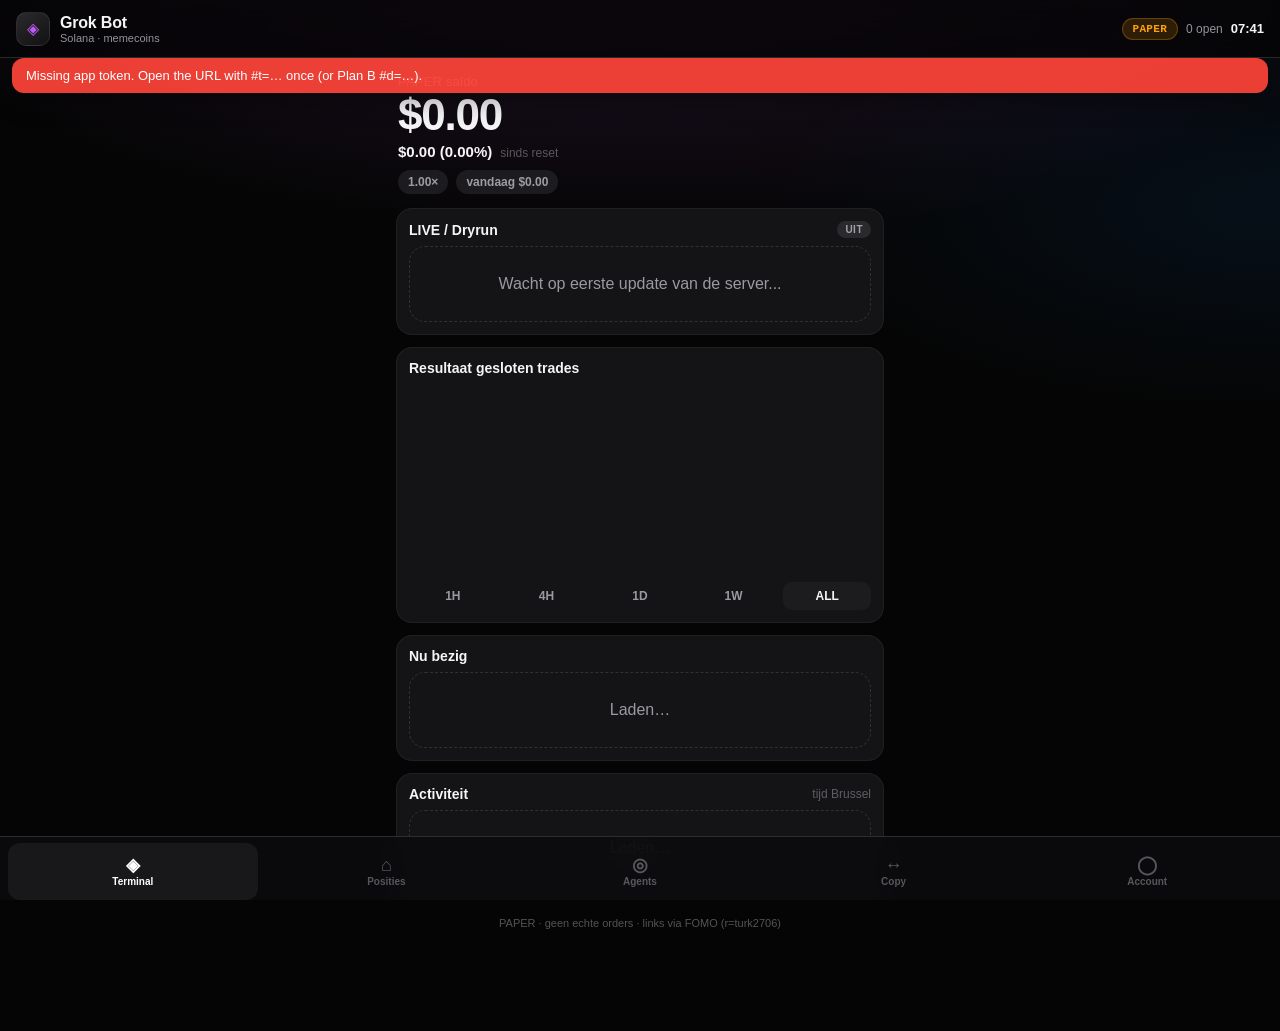
==== commit ed29062e: "app: LIVE / Dryrun panel on Terminal (owner 2026-11-27) Shows mode, today's PnL and spend, totals, o" ====
--- a/index.html
+++ b/index.html
@@ -9,8 +9,8 @@
   <link rel="manifest" href="manifest.json"/>
   <link rel="apple-touch-icon" href="icons/icon-180.png"/>
   <title>Grok Bot · PAPER</title>
-  <link rel="stylesheet" href="app.css?v=20261118a"/>
-  <link rel="stylesheet" href="terminal.css?v=20261118a"/>
+  <link rel="stylesheet" href="app.css?v=20261127a"/>
+  <link rel="stylesheet" href="terminal.css?v=20261127a"/>
 </head>
 <body>
   <div id="err" class="err hidden" role="status"></div>
@@ -44,6 +44,15 @@
         <div class="t-chips">
           <span id="tMult" class="t-chip">1.00×</span>
           <span id="tToday" class="t-chip">vandaag $0.00</span>
+        </div>
+      </div>
+      <div class="t-card" id="tLive">
+        <div class="t-card-head">
+          <span>LIVE / Dryrun</span>
+          <span id="tLiveBadge" class="t-live-badge off">UIT</span>
+        </div>
+        <div id="tLiveBody" class="t-live-body">
+          <div class="feed-empty">Wacht op eerste update van de server...</div>
         </div>
       </div>
       <div class="t-card t-chart-card">
@@ -177,8 +186,8 @@
     <button data-tab="account"><span class="ti">◯</span><span>Account</span></button>
   </nav>
 
-  <script src="chart.js?v=20261118a"></script>
-  <script src="terminal.js?v=20261118a"></script>
-  <script src="app.js?v=20261118a"></script>
+  <script src="chart.js?v=20261127a"></script>
+  <script src="terminal.js?v=20261127a"></script>
+  <script src="app.js?v=20261127a"></script>
 </body>
 </html>
--- a/terminal.css
+++ b/terminal.css
@@ -58,3 +58,19 @@
 .t-act.skip .t-act-title { color:var(--sec); }
 .t-foot { text-align:center; font-size:11px; color:var(--ter); padding:6px 0 10px; }
 .tabbar button span:last-child { font-size:10px; }
+
+/* LIVE / Dryrun panel */
+.t-live-badge { font-size:10px; font-weight:700; letter-spacing:.5px; text-transform:uppercase; padding:3px 8px; border-radius:999px; }
+.t-live-badge.dryrun { background:rgba(255,159,10,.16); color:var(--orange); border:1px solid rgba(255,159,10,.28); }
+.t-live-badge.live { background:rgba(48,209,88,.16); color:var(--green); border:1px solid rgba(48,209,88,.28); }
+.t-live-badge.off { background:rgba(84,84,88,.35); color:var(--sec); }
+.t-live-kpis { display:grid; grid-template-columns:1fr 1fr; gap:8px; }
+.t-live-kpi { background:var(--card2); border-radius:12px; padding:8px 10px; }
+.t-live-kpi .k { font-size:10px; text-transform:uppercase; letter-spacing:.4px; color:var(--ter); font-weight:600; }
+.t-live-kpi .v { font-size:16px; font-weight:700; font-variant-numeric:tabular-nums; margin-top:2px; line-height:1.2; }
+.t-live-kpi .s { font-size:11px; color:var(--sec); margin-top:2px; font-variant-numeric:tabular-nums; }
+.t-live-sub { font-size:12px; font-weight:600; color:var(--sec); margin:12px 0 4px; }
+.t-live-list { display:flex; flex-direction:column; }
+.t-live-list .t-act { padding:8px 0; }
+.t-tag.lane { background:rgba(191,90,242,.16); color:var(--purple); margin-left:4px; }
+.t-live-wait { margin:0; }
